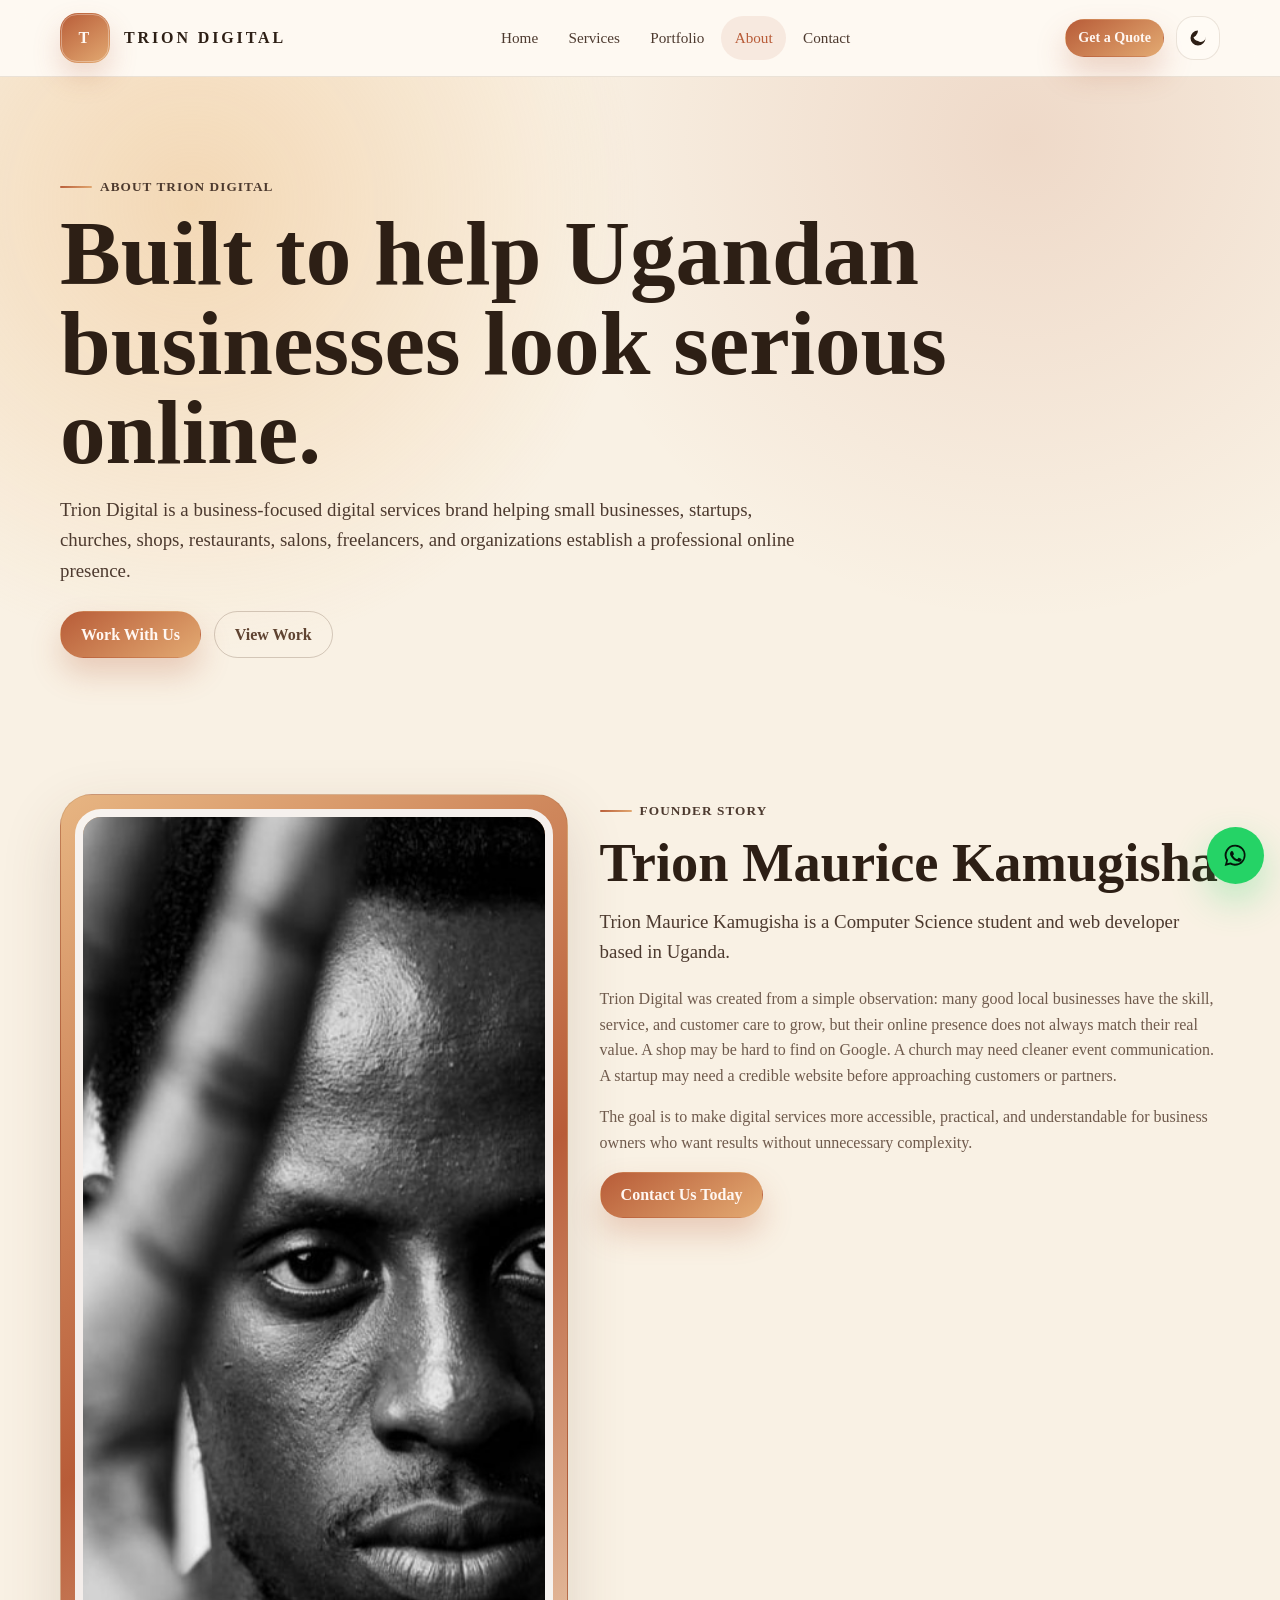
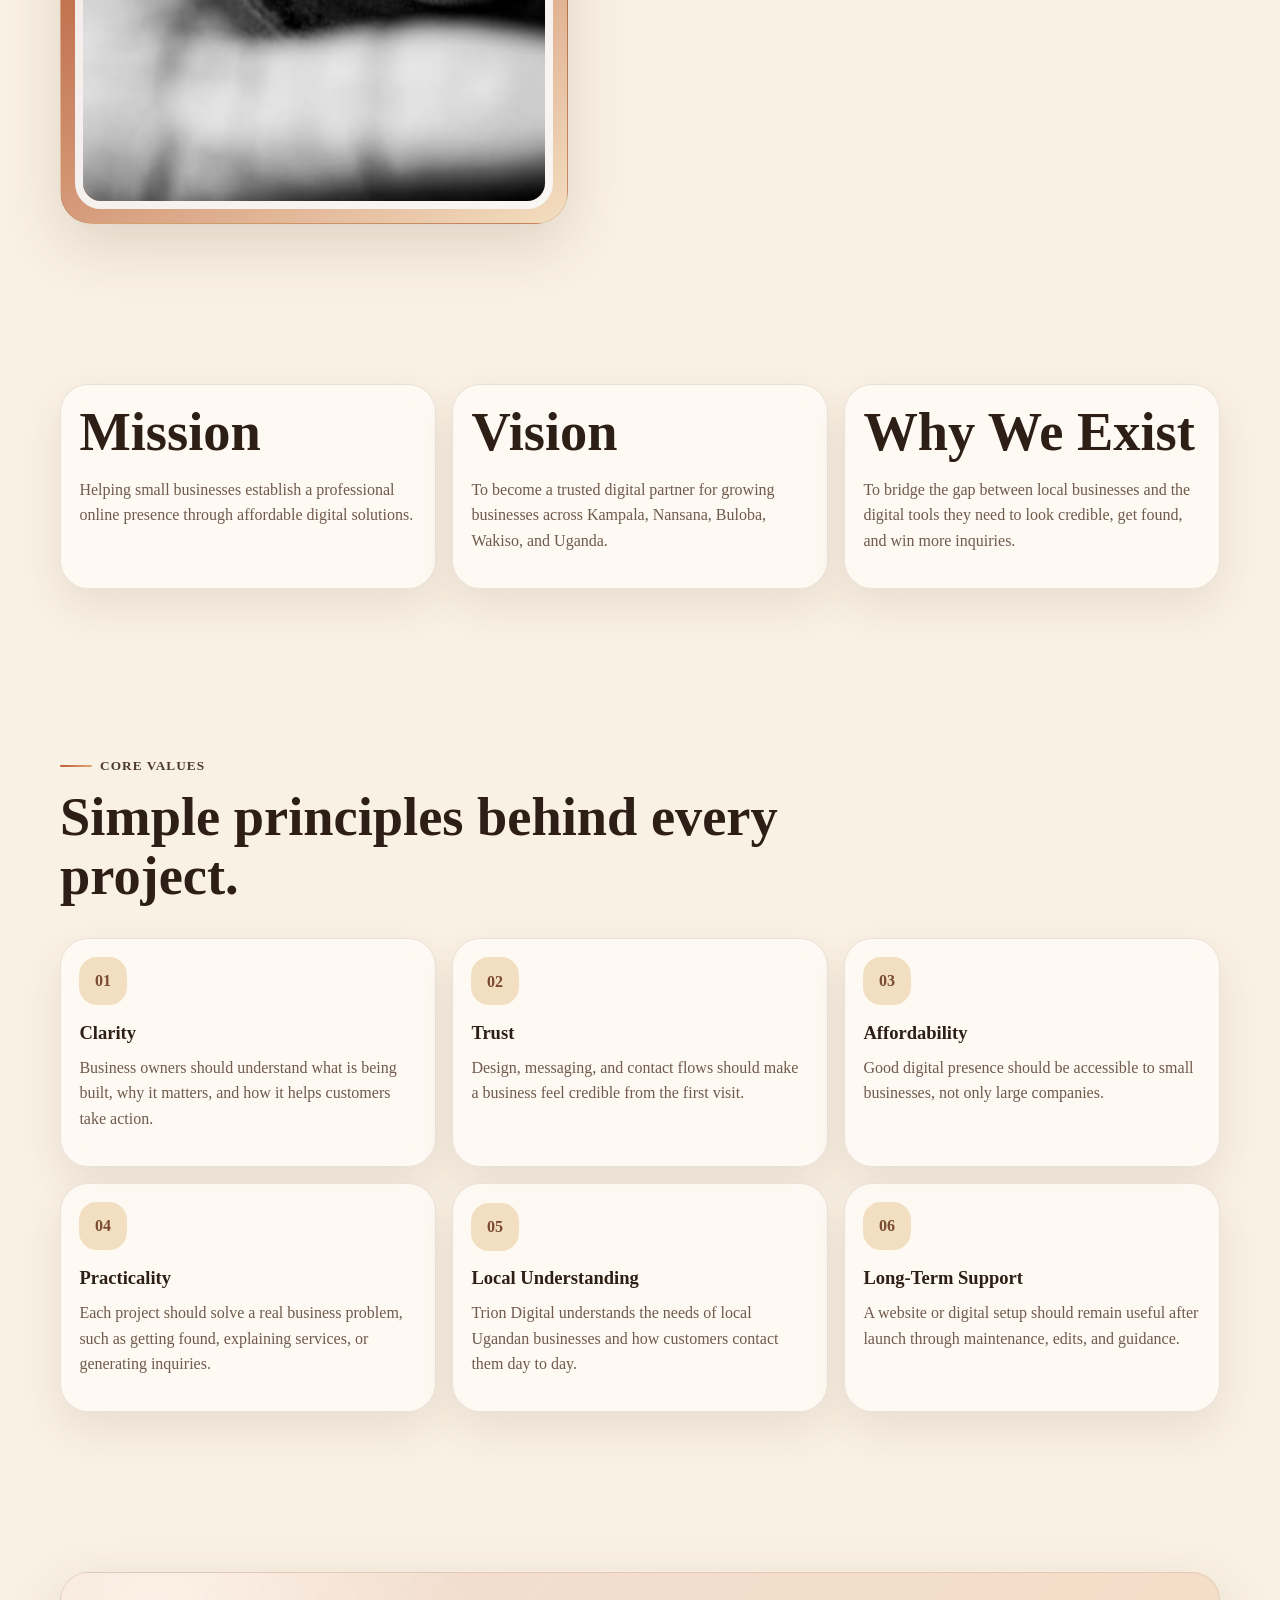
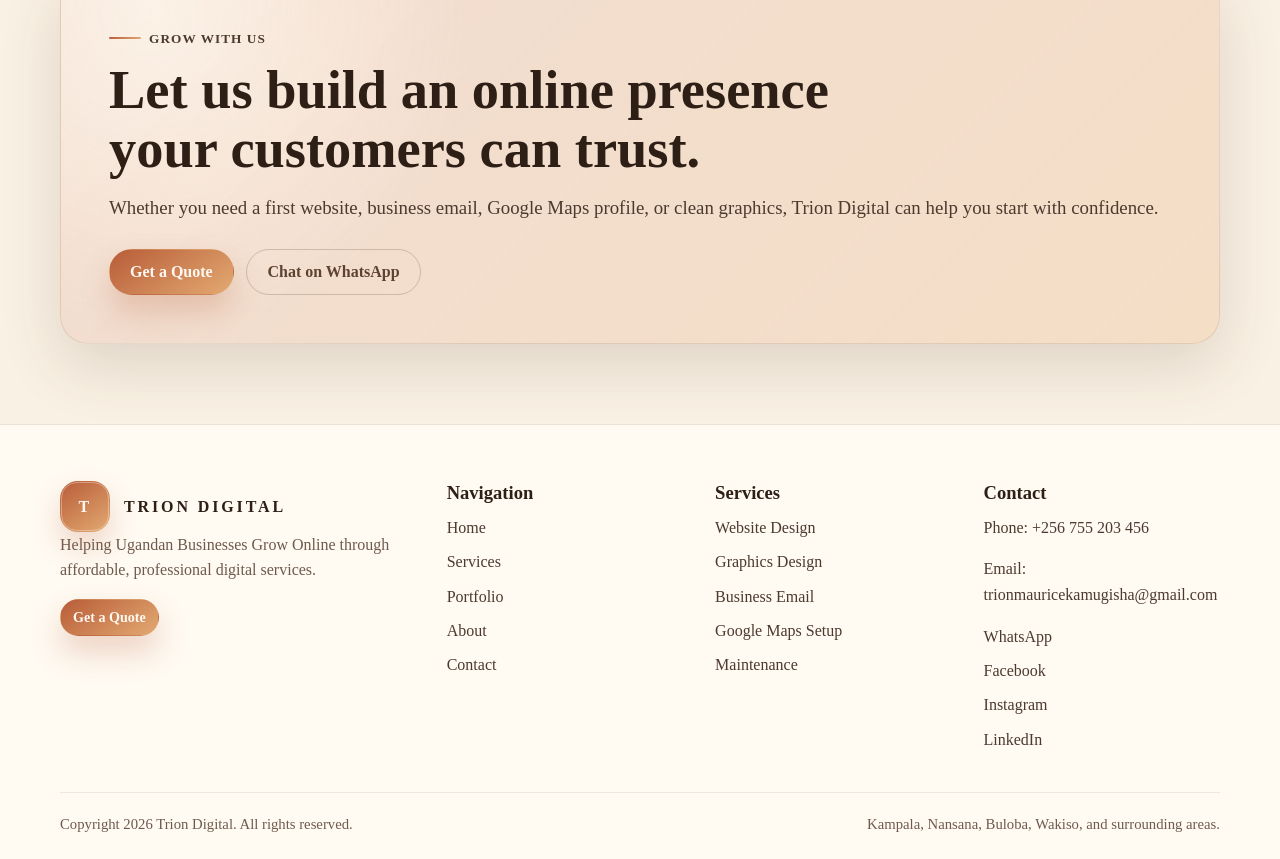
==== about.html @ a61ddc0f "Add files via upload" ====
<!doctype html>
<html lang="en">
  <head>
    <meta charset="UTF-8" />
    <meta name="viewport" content="width=device-width, initial-scale=1.0" />
    <meta
      name="description"
      content="Learn about Trion Digital, founded by Trion Maurice Kamugisha to help Ugandan small businesses build affordable and professional online presence."
    />
    <meta property="og:title" content="About | Trion Digital" />
    <meta
      property="og:description"
      content="Trion Digital exists to help small businesses in Uganda look professional, get found, and grow online."
    />
    <meta property="og:type" content="website" />
    <title>About | Trion Digital</title>
    <link rel="stylesheet" href="styles.css" />
    <script src="script.js" defer></script>
  </head>
  <body>
    <a class="skip-link" href="#main">Skip to content</a>
    <header class="site-header">
      <div class="container nav">
        <a class="logo" href="index.html"
          ><span class="logo-mark">T</span><span>TRION DIGITAL</span></a
        >
        <nav class="nav-links" aria-label="Main menu">
          <a href="index.html">Home</a><a href="services.html">Services</a
          ><a href="portfolio.html">Portfolio</a
          ><a class="active" href="about.html">About</a
          ><a href="contact.html">Contact</a>
        </nav>
        <div class="nav-actions">
          <a class="btn btn-primary btn-small" href="contact.html"
            >Get a Quote</a
          ><button
            class="theme-toggle"
            type="button"
            aria-label="Toggle theme"
            data-theme-toggle
          >
            <svg
              fill="currentColor"
              viewBox="0 0 24 24"
              width="20"
              height="20"
              aria-hidden="true"
            >
              <path
                d="M12 18a6 6 0 1 1 0-12 6 6 0 0 1 0 12Zm0-2a4 4 0 1 0 0-8 4 4 0 0 0 0 8Z M11 1h2v3h-2V1Zm11 10h3v2h-3v-2ZM11 20h2v3h-2v-3ZM3.54 4.95l1.41-1.41 2.12 2.12-1.41 1.41L3.54 4.95Zm15.51 15.51l-1.41-1.41-2.12 2.12 1.41 1.41 2.12-2.12ZM2 11h3v2H2v-2Zm17.05 6.46-1.41 1.41-2.12-2.12 1.41-1.41 2.12 2.12ZM4.95 19.05l1.41 1.41 2.12-2.12-1.41-1.41-2.12 2.12Z"
              />
            </svg></button
          ><button
            class="menu-toggle"
            type="button"
            aria-label="Open menu"
            aria-expanded="false"
          >
            <span></span>
          </button>
        </div>
      </div>
    </header>

    <main id="main">
      <section class="page-hero">
        <div class="container" data-reveal>
          <p class="eyebrow">About Trion Digital</p>
          <h1>Built to help Ugandan businesses look serious online.</h1>
          <p class="lead">
            Trion Digital is a business-focused digital services brand helping
            small businesses, startups, churches, shops, restaurants, salons,
            freelancers, and organizations establish a professional online
            presence.
          </p>
          <div class="hero-actions">
            <a class="btn btn-primary" href="contact.html">Work With Us</a
            ><a class="btn btn-secondary" href="portfolio.html">View Work</a>
          </div>
        </div>
      </section>

      <section class="section">
        <div class="container story-layout">
          <aside class="founder-photo" data-reveal>
            <img
              src="trion-founder.jpg"
              alt="Founder workspace with laptop and planning notes"
              width="800"
              height="1000"
            />
          </aside>
          <div data-reveal>
            <p class="section-eyebrow">Founder Story</p>
            <h2>Trion Maurice Kamugisha</h2>
            <p class="lead">
              Trion Maurice Kamugisha is a Computer Science student and web
              developer based in Uganda.
            </p>
            <p class="muted">
              Trion Digital was created from a simple observation: many good
              local businesses have the skill, service, and customer care to
              grow, but their online presence does not always match their real
              value. A shop may be hard to find on Google. A church may need
              cleaner event communication. A startup may need a credible website
              before approaching customers or partners.
            </p>
            <p class="muted">
              The goal is to make digital services more accessible, practical,
              and understandable for business owners who want results without
              unnecessary complexity.
            </p>
            <a class="btn btn-primary" href="contact.html">Contact Us Today</a>
          </div>
        </div>
      </section>

      <section class="section">
        <div class="container">
          <div class="grid grid-3">
            <article class="value-card" data-reveal>
              <h2>Mission</h2>
              <p class="muted">
                Helping small businesses establish a professional online
                presence through affordable digital solutions.
              </p>
            </article>
            <article class="value-card" data-reveal>
              <h2>Vision</h2>
              <p class="muted">
                To become a trusted digital partner for growing businesses
                across Kampala, Nansana, Buloba, Wakiso, and Uganda.
              </p>
            </article>
            <article class="value-card" data-reveal>
              <h2>Why We Exist</h2>
              <p class="muted">
                To bridge the gap between local businesses and the digital tools
                they need to look credible, get found, and win more inquiries.
              </p>
            </article>
          </div>
        </div>
      </section>

      <section class="section">
        <div class="container">
          <div class="section-header" data-reveal>
            <p class="section-eyebrow">Core Values</p>
            <h2>Simple principles behind every project.</h2>
          </div>
          <div class="grid grid-3">
            <article class="card" data-reveal>
              <span class="icon-box">01</span>
              <h3>Clarity</h3>
              <p class="muted">
                Business owners should understand what is being built, why it
                matters, and how it helps customers take action.
              </p>
            </article>
            <article class="card" data-reveal>
              <span class="icon-box">02</span>
              <h3>Trust</h3>
              <p class="muted">
                Design, messaging, and contact flows should make a business feel
                credible from the first visit.
              </p>
            </article>
            <article class="card" data-reveal>
              <span class="icon-box">03</span>
              <h3>Affordability</h3>
              <p class="muted">
                Good digital presence should be accessible to small businesses,
                not only large companies.
              </p>
            </article>
            <article class="card" data-reveal>
              <span class="icon-box">04</span>
              <h3>Practicality</h3>
              <p class="muted">
                Each project should solve a real business problem, such as
                getting found, explaining services, or generating inquiries.
              </p>
            </article>
            <article class="card" data-reveal>
              <span class="icon-box">05</span>
              <h3>Local Understanding</h3>
              <p class="muted">
                Trion Digital understands the needs of local Ugandan businesses
                and how customers contact them day to day.
              </p>
            </article>
            <article class="card" data-reveal>
              <span class="icon-box">06</span>
              <h3>Long-Term Support</h3>
              <p class="muted">
                A website or digital setup should remain useful after launch
                through maintenance, edits, and guidance.
              </p>
            </article>
          </div>
        </div>
      </section>

      <section class="section">
        <div class="container">
          <div class="cta-band" data-reveal>
            <p class="section-eyebrow">Grow With Us</p>
            <h2>Let us build an online presence your customers can trust.</h2>
            <p class="lead">
              Whether you need a first website, business email, Google Maps
              profile, or clean graphics, Trion Digital can help you start with
              confidence.
            </p>
            <div class="cta-actions">
              <a class="btn btn-primary" href="contact.html">Get a Quote</a
              ><a
                class="btn btn-secondary"
                data-whatsapp-link
                target="_blank"
                rel="noopener"
                >Chat on WhatsApp</a
              >
            </div>
          </div>
        </div>
      </section>
    </main>

    <footer class="site-footer">
      <div class="container">
        <div class="footer-grid">
          <div>
            <a class="logo" href="index.html"
              ><span class="logo-mark">T</span><span>TRION DIGITAL</span></a
            >
            <p class="muted">
              Helping Ugandan Businesses Grow Online through affordable,
              professional digital services.
            </p>
            <a class="btn btn-primary btn-small" href="contact.html"
              >Get a Quote</a
            >
          </div>
          <div>
            <h3>Navigation</h3>
            <div class="footer-links">
              <a href="index.html">Home</a><a href="services.html">Services</a
              ><a href="portfolio.html">Portfolio</a
              ><a href="about.html">About</a><a href="contact.html">Contact</a>
            </div>
          </div>
          <div>
            <h3>Services</h3>
            <div class="footer-links">
              <a href="services.html#website-design">Website Design</a
              ><a href="services.html#graphics-design">Graphics Design</a
              ><a href="services.html#business-email">Business Email</a
              ><a href="services.html#google-maps">Google Maps Setup</a
              ><a href="services.html#maintenance">Maintenance</a>
            </div>
          </div>
          <div>
            <h3>Contact</h3>
            <p class="contact-line">Phone: +256 755 203 456</p>
            <p class="contact-line">
              Email:
              <a href="mailto:trionmauricekamugisha@gmail.com"
                >trionmauricekamugisha@gmail.com</a
              >
            </p>
            <div class="footer-links">
              <a data-whatsapp-link target="_blank" rel="noopener">WhatsApp</a
              ><a href="#">Facebook</a><a href="#">Instagram</a
              ><a href="#">LinkedIn</a>
            </div>
          </div>
        </div>
        <div class="footer-bottom">
          <span>Copyright 2026 Trion Digital. All rights reserved.</span
          ><span>Kampala, Nansana, Buloba, Wakiso, and surrounding areas.</span>
        </div>
      </div>
    </footer>
    <a
      class="whatsapp-float"
      data-whatsapp-link
      target="_blank"
      rel="noopener"
      aria-label="Chat with us on WhatsApp"
    >
      <svg viewBox="0 0 32 32" aria-hidden="true">
        <path
          d="M16.04 3.2A12.74 12.74 0 0 0 5.1 22.5L3.2 29l6.67-1.75A12.75 12.75 0 1 0 16.04 3.2Zm0 2.3a10.45 10.45 0 1 1 0 20.9 10.32 10.32 0 0 1-5.32-1.46l-.38-.23-3.96 1.04 1.06-3.86-.25-.4A10.44 10.44 0 0 1 16.04 5.5Zm-4.2 5.55c-.23 0-.6.08-.91.43-.31.35-1.2 1.17-1.2 2.86s1.23 3.32 1.4 3.55c.17.23 2.38 3.8 5.87 5.18 2.9 1.15 3.5.92 4.13.86.63-.06 2.04-.83 2.33-1.63.29-.8.29-1.49.2-1.63-.09-.14-.32-.23-.67-.4-.34-.17-2.04-1-2.35-1.12-.31-.11-.54-.17-.77.18-.23.34-.89 1.12-1.09 1.34-.2.23-.4.26-.74.09-.34-.17-1.45-.53-2.76-1.7-1.02-.91-1.71-2.03-1.91-2.37-.2-.34-.02-.53.15-.7.16-.15.34-.4.52-.6.17-.2.23-.34.34-.57.11-.23.06-.43-.03-.6-.09-.17-.77-1.86-1.06-2.55-.28-.67-.56-.58-.77-.59h-.68Z"
        />
      </svg>
    </a>
  </body>
</html>
---- styles.css ----
html[data-theme="light"] {
  --bg: #f9f1e4;
  --bg-soft: #fffaf2;
  --bg-elevated: rgba(255, 252, 247, 0.78);
  --bg-elevated-strong: rgba(255, 250, 243, 0.94);
  --border: rgba(120, 86, 57, 0.15);
  --border-strong: rgba(95, 67, 49, 0.25);
  --text: #2d1f15;
  --muted: #6f5a4c;
  --muted-strong: #4d3a2f;
  --blue: #b85c38;
  --purple: #e3aa72;
  --success: #22c55e;
  --shadow: 0 22px 60px rgba(84, 57, 37, 0.16);
  --radius: 28px;
  --container: 1160px;
  --nav-height: 76px;
  --gradient: linear-gradient(145deg, var(--blue), var(--purple));
  --font: Georgia, "Times New Roman", serif;
}

html[data-theme="dark"] {
  --bg: #1a140f;
  --bg-soft: #2d1f15;
  --bg-elevated: rgba(35, 25, 18, 0.78);
  --bg-elevated-strong: rgba(45, 31, 21, 0.94);
  --border: rgba(227, 170, 114, 0.15);
  --border-strong: rgba(227, 170, 114, 0.25);
  --text: #f9f1e4;
  --muted: #a18f82;
  --muted-strong: #d3c5b9;
  --blue: #b85c38; /* This is your brand's orange, it works well on dark */
  --purple: #e3aa72; /* This is your brand's yellow, it works well on dark */
  --success: #22c55e;
  --shadow: 0 22px 60px rgba(0, 0, 0, 0.25);
  --radius: 28px;
  --container: 1160px;
  --nav-height: 76px;
  --gradient: linear-gradient(145deg, var(--blue), var(--purple));
  --font: Georgia, "Times New Roman", serif;
}

* {
  box-sizing: border-box;
}

html {
  scroll-behavior: smooth;
}

body {
  margin: 0;
  min-height: 100vh;
  background:
    radial-gradient(
      circle at 8% 8%,
      rgba(236, 182, 117, 0.55),
      transparent 26rem
    ),
    radial-gradient(
      circle at 92% 14%,
      rgba(184, 92, 56, 0.22),
      transparent 30rem
    ),
    linear-gradient(135deg, #f9f1e4 0%, #fffaf2 45%, #efe4d1 100%), var(--bg);
  background: var(--bg);
  color: var(--text);
  font-family: var(--font);
  line-height: 1.6;
  letter-spacing: 0;
}

body.menu-open {
  overflow: hidden;
}

html[data-theme="dark"] body {
  background:
    radial-gradient(circle at 8% 8%, rgba(184, 92, 56, 0.1), transparent 26rem),
    radial-gradient(
      circle at 92% 14%,
      rgba(227, 170, 114, 0.08),
      transparent 30rem
    ),
    var(--bg);
}

img {
  display: block;
  max-width: 100%;
}

a {
  color: inherit;
  text-decoration: none;
}

button,
input,
textarea,
select {
  font: inherit;
}

button {
  cursor: pointer;
}

.skip-link {
  position: absolute;
  top: -100px;
  left: 1rem;
  z-index: 999;
  padding: 0.75rem 1rem;
  border-radius: var(--radius);
  background: var(--text);
  color: var(--bg);
  transition: top 0.2s ease;
}

.skip-link:focus {
  top: 1rem;
}

.container {
  width: min(100% - 2rem, var(--container));
  margin-inline: auto;
}

.section {
  padding: 5rem 0;
}

.section-tight {
  padding: 3.5rem 0;
}

.section-header {
  max-width: 760px;
  margin-bottom: 2rem;
}

.section-eyebrow,
.eyebrow {
  display: inline-flex;
  align-items: center;
  gap: 0.5rem;
  margin: 0 0 0.75rem;
  color: var(--muted-strong);
  font-size: 0.83rem;
  font-weight: 700;
  letter-spacing: 0.08em;
  text-transform: uppercase;
}

.section-eyebrow::before,
.eyebrow::before {
  content: "";
  width: 2rem;
  height: 2px;
  border-radius: 999px;
  background: var(--gradient);
}

h1,
h2,
h3,
h4,
p {
  margin-top: 0;
}

h1,
.hero-title {
  max-width: 930px;
  margin-bottom: 1.1rem;
  font-size: clamp(2.6rem, 8vw, 5.7rem);
  line-height: 0.98;
  letter-spacing: 0;
}

h2 {
  margin-bottom: 0.9rem;
  font-size: clamp(2rem, 5vw, 3.4rem);
  line-height: 1.08;
  letter-spacing: 0;
}

h3 {
  margin-bottom: 0.65rem;
  font-size: 1.16rem;
  line-height: 1.25;
}

.lead {
  color: var(--muted-strong);
  font-size: clamp(1rem, 2vw, 1.18rem);
}

.muted {
  color: var(--muted);
}

.text-gradient {
  background: var(--gradient);
  -webkit-background-clip: text;
  background-clip: text;
  color: transparent;
}

.site-header {
  position: sticky;
  top: 0;
  z-index: 100;
  border-bottom: 1px solid var(--border);
  background: var(--bg-elevated);
  backdrop-filter: blur(12px);
}

.nav {
  min-height: var(--nav-height);
  display: flex;
  align-items: center;
  justify-content: space-between;
  gap: 1rem;
}

.logo {
  display: inline-flex;
  align-items: center;
  gap: 0.85rem;
  font-weight: 900;
  letter-spacing: 0.18em;
  transition: transform 0.25s ease;
}

.logo:hover {
  transform: translateY(-2px);
}

.logo-mark {
  position: relative;
  overflow: hidden;
  display: grid;
  width: 3.15rem;
  height: 3.15rem;
  place-items: center;
  border-radius: 18px;
  background: var(--gradient);
  color: #fff8f2;
  box-shadow: 0 14px 28px rgba(184, 92, 56, 0.22);
}

.logo-mark::after {
  position: absolute;
  inset: 1px;
  content: "";
  border: 1px solid rgba(255, 248, 242, 0.35);
  border-radius: 16px;
}

.nav-links {
  display: flex;
  align-items: center;
  gap: 0.2rem;
}

.nav-links a {
  border-radius: 999px;
  padding: 0.62rem 0.85rem;
  color: var(--muted-strong);
  font-size: 0.95rem;
  transition:
    color 0.2s ease,
    background 0.2s ease;
}

.nav-links a:hover,
.nav-links a:focus-visible,
.nav-links a.active {
  background: rgba(184, 92, 56, 0.1);
  color: var(--blue);
  outline: none;
}

.nav-actions {
  display: flex;
  align-items: center;
  gap: 0.75rem;
}

.menu-toggle {
  display: none;
  width: 2.75rem;
  height: 2.75rem;
  align-items: center;
  justify-content: center;
  border: 1px solid var(--border);
  border-radius: 18px;
  background: var(--bg-elevated);
  color: var(--text);
}

.menu-toggle span,
.menu-toggle span::before,
.menu-toggle span::after {
  display: block;
  width: 1.2rem;
  height: 2px;
  border-radius: 999px;
  background: currentColor;
  transition:
    transform 0.2s ease,
    opacity 0.2s ease;
}

.menu-toggle span {
  position: relative;
}

.menu-toggle span::before,
.menu-toggle span::after {
  position: absolute;
  content: "";
  left: 0;
}

.menu-toggle span::before {
  top: -0.42rem;
}

.menu-toggle span::after {
  top: 0.42rem;
}

.menu-open .menu-toggle span {
  background: transparent;
}

.menu-open .menu-toggle span::before {
  transform: translateY(0.42rem) rotate(45deg);
}

.menu-open .menu-toggle span::after {
  transform: translateY(-0.42rem) rotate(-45deg);
}

.btn {
  display: inline-flex;
  min-height: 2.85rem;
  align-items: center;
  justify-content: center;
  gap: 0.55rem;
  border: 1px solid transparent;
  border-radius: 999px;
  padding: 0.85rem 1.25rem;
  font-weight: 800;
  line-height: 1.1;
  transition:
    transform 0.2s ease,
    box-shadow 0.2s ease,
    border-color 0.2s ease,
    background 0.2s ease;
}

.btn:hover,
.btn:focus-visible {
  transform: translateY(-2px);
  outline: none;
}

.btn-primary {
  background: var(--gradient);
  color: #fff7f2;
  box-shadow: 0 16px 30px rgba(184, 92, 56, 0.25);
}

.btn-secondary {
  border-color: var(--border-strong);
  background: transparent;
  color: #5f4331;
}

.btn-secondary:hover {
  border-color: rgba(184, 92, 56, 0.36);
  background: rgba(95, 67, 49, 0.08);
  box-shadow: 0 16px 38px rgba(84, 57, 37, 0.12);
}

.btn-small {
  min-height: 2.35rem;
  padding: 0.58rem 0.75rem;
  font-size: 0.88rem;
}

.hero {
  position: relative;
  overflow: hidden;
  padding: 5rem 0 4.5rem;
}

.hero::after {
  position: absolute;
  inset: auto 8% -12rem auto;
  content: "";
  width: 20rem;
  height: 20rem;
  border-radius: 50%;
  background: rgba(184, 92, 56, 0.18);
  filter: blur(34px);
}

.hero-grid {
  position: relative;
  z-index: 1;
  display: grid;
  grid-template-columns: minmax(0, 1.1fr) minmax(320px, 0.9fr);
  align-items: center;
  gap: 3rem;
  max-width: 1100px;
  padding: clamp(1.5rem, 5vw, 3rem);
  border: 1px solid var(--border);
  border-radius: 32px;
  background: var(--bg-elevated);
  box-shadow: var(--shadow);
  transform-style: preserve-3d;
  transition:
    transform 0.2s ease,
    box-shadow 0.25s ease;
}

.hero-grid:hover {
  box-shadow: 0 30px 80px rgba(84, 57, 37, 0.2);
}

.hero-copy {
  max-width: 820px;
}

.hero-actions,
.cta-actions {
  display: flex;
  flex-wrap: wrap;
  gap: 0.8rem;
  margin-top: 1.6rem;
}

.hero-panel {
  position: relative;
  justify-self: center;
  width: min(360px, 78vw);
  min-height: auto;
  aspect-ratio: 1;
  overflow: visible;
  border: 0;
  border-radius: 50%;
  padding: 14px;
  background: linear-gradient(145deg, #e7b582, #b85c38, #f4dec1);
  box-shadow: 0 18px 44px rgba(84, 57, 37, 0.18);
  animation: float 5s ease-in-out infinite;
}

.hero-panel img {
  width: 100%;
  height: 100%;
  min-height: auto;
  object-fit: cover;
  border: 8px solid rgba(255, 248, 238, 0.92);
  border-radius: 50%;
  opacity: 0.92;
}

.hero-panel-content {
  position: absolute;
  inset: auto -1rem -2rem -1rem;
  display: grid;
  gap: 0.8rem;
}

.insight-card {
  border: 1px solid var(--border);
  border-radius: var(--radius);
  padding: 1rem;
  background: var(--bg-elevated-strong);
  backdrop-filter: blur(12px);
  box-shadow: 0 12px 28px rgba(92, 66, 48, 0.12);
}

.metric-row {
  display: grid;
  grid-template-columns: 1fr auto;
  gap: 0.8rem;
  align-items: center;
  color: var(--muted-strong);
  font-size: 0.95rem;
}

.metric-row strong {
  color: var(--text);
  font-size: 1.35rem;
}

.floating-chip {
  position: absolute;
  z-index: 2;
  display: inline-flex;
  align-items: center;
  gap: 0.45rem;
  border: 1px solid var(--border);
  border-radius: 18px;
  padding: 0.7rem 0.95rem;
  background: var(--bg-elevated-strong);
  color: var(--muted-strong);
  font-size: 0.86rem;
  box-shadow: 0 12px 28px rgba(92, 66, 48, 0.12);
  animation: float 6s ease-in-out infinite;
}

.floating-chip.one {
  top: 1rem;
  left: 1rem;
}

.floating-chip.two {
  top: 28%;
  right: 1rem;
  animation-delay: 1.4s;
}

@keyframes float {
  0%,
  100% {
    transform: translateY(0);
  }
  50% {
    transform: translateY(-8px);
  }
}

.trust-strip {
  display: grid;
  grid-template-columns: repeat(5, 1fr);
  gap: 0.8rem;
}

.trust-item,
.card,
.service-card,
.testimonial-card,
.price-card,
.contact-card,
.value-card,
.case-card,
.faq-item {
  border: 1px solid var(--border);
  border-radius: var(--radius);
  background: var(--bg-elevated);
  box-shadow: 0 18px 40px rgba(84, 57, 37, 0.1);
  backdrop-filter: blur(12px);
}

.trust-item {
  min-height: 5.25rem;
  display: flex;
  align-items: center;
  justify-content: center;
  padding: 1rem;
  text-align: center;
  color: #5f4331;
  font-weight: 800;
}

.grid {
  display: grid;
  gap: 1rem;
}

.grid-2 {
  grid-template-columns: repeat(2, minmax(0, 1fr));
}

.grid-3 {
  grid-template-columns: repeat(3, minmax(0, 1fr));
}

.grid-4 {
  grid-template-columns: repeat(4, minmax(0, 1fr));
}

.service-card,
.value-card,
.testimonial-card,
.price-card,
.contact-card,
.case-card,
.card {
  padding: 1.15rem;
  transition:
    transform 0.2s ease,
    border-color 0.2s ease,
    background 0.2s ease,
    box-shadow 0.2s ease;
}

.service-card:hover,
.value-card:hover,
.testimonial-card:hover,
.price-card:hover,
.contact-card:hover,
.case-card:hover,
.card:hover {
  transform: translateY(-4px);
  border-color: rgba(184, 92, 56, 0.34);
  background: var(--bg-elevated-strong);
  box-shadow: 0 22px 54px rgba(84, 57, 37, 0.16);
}

.icon-box {
  display: grid;
  width: 3rem;
  height: 3rem;
  place-items: center;
  margin-bottom: 1rem;
  border-radius: 18px;
  background: #f2dfc2;
  color: #7a4a2e;
  font-weight: 900;
}

.card-link {
  display: inline-flex;
  align-items: center;
  gap: 0.45rem;
  margin-top: 0.7rem;
  color: var(--blue);
  font-weight: 800;
}

.card-link::after {
  content: "->";
  color: var(--muted-strong);
  transition: transform 0.2s ease;
}

.card-link:hover::after {
  transform: translateX(3px);
}

.work-card {
  overflow: hidden;
  border: 1px solid var(--border);
  border-radius: var(--radius);
  background: var(--bg-elevated);
  transition:
    transform 0.2s ease,
    border-color 0.2s ease;
}

.work-card:hover {
  transform: translateY(-4px);
  border-color: rgba(184, 92, 56, 0.34);
}

.work-image {
  position: relative;
  aspect-ratio: 16 / 10;
  overflow: hidden;
  background: #f2dfc2;
  border-radius: calc(var(--radius) - 8px);
}

.work-image img {
  width: 100%;
  height: 100%;
  object-fit: cover;
  transition: transform 0.35s ease;
}

.work-card:hover img {
  transform: scale(1.04);
}

.work-content {
  padding: 1rem;
}

.tag-list {
  display: flex;
  flex-wrap: wrap;
  gap: 0.45rem;
  margin: 0.8rem 0;
  padding: 0;
  list-style: none;
}

.tag {
  border: 1px solid var(--border);
  border-radius: 999px;
  padding: 0.3rem 0.55rem;
  background: #f2dfc2;
  color: #7a4a2e;
  font-size: 0.78rem;
}

.stars {
  margin-bottom: 0.9rem;
  color: #b85c38;
  letter-spacing: 0.08em;
}

.testimonial-meta {
  margin-top: 1rem;
  color: var(--muted);
  font-size: 0.92rem;
}

.testimonial-meta strong {
  display: block;
  color: var(--text);
}

.testimonial-track {
  display: grid;
  grid-template-columns: repeat(3, minmax(0, 1fr));
  gap: 1rem;
}

.faq-list {
  display: grid;
  gap: 0.8rem;
}

.faq-question {
  width: 100%;
  display: flex;
  align-items: center;
  justify-content: space-between;
  gap: 1rem;
  border: 0;
  padding: 1rem;
  background: transparent;
  color: var(--text);
  text-align: left;
  font-weight: 850;
}

.faq-icon {
  flex: 0 0 auto;
  width: 1.6rem;
  height: 1.6rem;
  display: grid;
  place-items: center;
  border-radius: 50%;
  background: #f2dfc2;
  color: var(--muted-strong);
}

.faq-answer {
  display: grid;
  grid-template-rows: 0fr;
  transition: grid-template-rows 0.25s ease;
}

.faq-answer > div {
  overflow: hidden;
}

.faq-answer p {
  margin: 0;
  padding: 0 1rem 1rem;
  color: var(--muted-strong);
}

.faq-item.open .faq-answer {
  grid-template-rows: 1fr;
}

.faq-item.open .faq-icon {
  background: var(--gradient);
  color: var(--text);
}

.process {
  position: relative;
  display: grid;
  grid-template-columns: repeat(4, minmax(0, 1fr));
  gap: 1rem;
}

.process-step {
  position: relative;
  padding: 1.2rem;
}

.step-number {
  display: inline-flex;
  width: 2rem;
  height: 2rem;
  align-items: center;
  justify-content: center;
  margin-bottom: 0.9rem;
  border-radius: 50%;
  background: var(--gradient);
  font-size: 0.9rem;
  font-weight: 900;
}

.price {
  margin: 0.8rem 0;
  font-size: 1.35rem;
  font-weight: 900;
}

.price span {
  color: var(--muted);
  font-size: 0.9rem;
}

.cta-band {
  overflow: hidden;
  border: 1px solid var(--border);
  border-radius: var(--radius);
  padding: clamp(1.4rem, 5vw, 3rem);
  background:
    radial-gradient(
      circle at 8% 10%,
      rgba(255, 248, 238, 0.74),
      transparent 20rem
    ),
    linear-gradient(135deg, rgba(184, 92, 56, 0.18), rgba(227, 170, 114, 0.34)),
    rgba(255, 252, 247, 0.78);
  box-shadow: var(--shadow);
}

html[data-theme="dark"] .cta-band {
  background:
    radial-gradient(
      circle at 8% 10%,
      rgba(184, 92, 56, 0.15),
      transparent 20rem
    ),
    linear-gradient(135deg, rgba(184, 92, 56, 0.1), rgba(227, 170, 114, 0.15)),
    var(--bg-soft);
  box-shadow: 0 22px 60px rgba(0, 0, 0, 0.25);
}

.cta-band h2 {
  max-width: 720px;
}

.site-footer {
  border-top: 1px solid var(--border);
  background: var(--bg-soft);
  padding: 3.5rem 0 1.4rem;
}

.footer-grid {
  display: grid;
  grid-template-columns: 1.5fr repeat(3, 1fr);
  gap: 2rem;
}

.footer-links {
  display: grid;
  gap: 0.55rem;
}

.footer-links a,
.contact-line {
  color: var(--muted-strong);
}

.footer-links a:hover {
  color: var(--blue);
}

.footer-bottom {
  display: flex;
  justify-content: space-between;
  gap: 1rem;
  margin-top: 2.5rem;
  padding-top: 1.2rem;
  border-top: 1px solid rgba(120, 86, 57, 0.12);
  color: var(--muted);
  font-size: 0.92rem;
}

.whatsapp-float {
  position: fixed;
  right: 1rem;
  bottom: 1rem;
  z-index: 120;
  display: inline-flex;
  width: 3.55rem;
  height: 3.55rem;
  align-items: center;
  justify-content: center;
  border-radius: 50%;
  background: #25d366;
  color: #05150a;
  box-shadow: 0 16px 38px rgba(37, 211, 102, 0.3);
  transition:
    transform 0.2s ease,
    box-shadow 0.2s ease;
}

.whatsapp-float svg {
  width: 1.65rem;
  height: 1.65rem;
  fill: currentColor;
}

.whatsapp-float:hover,
.whatsapp-float:focus-visible {
  transform: translateY(-4px) scale(1.04);
  outline: none;
  box-shadow: 0 22px 48px rgba(37, 211, 102, 0.42);
}

.whatsapp-float::before {
  position: absolute;
  right: calc(100% + 0.75rem);
  width: max-content;
  max-width: 13rem;
  content: attr(aria-label);
  border: 1px solid var(--border);
  border-radius: var(--radius);
  padding: 0.55rem 0.7rem;
  background: rgba(255, 250, 243, 0.96);
  color: var(--text);
  font-size: 0.82rem;
  opacity: 0;
  pointer-events: none;
  transform: translateX(6px);
  transition:
    opacity 0.2s ease,
    transform 0.2s ease;
}

.whatsapp-float:hover::before,
.whatsapp-float:focus-visible::before {
  opacity: 1;
  transform: translateX(0);
}

.page-hero {
  padding: 5.8rem 0 3.5rem;
  background:
    radial-gradient(
      circle at 15% 20%,
      rgba(236, 182, 117, 0.42),
      transparent 28rem
    ),
    radial-gradient(
      circle at 80% 10%,
      rgba(184, 92, 56, 0.16),
      transparent 30rem
    );
}

.page-hero .lead {
  max-width: 760px;
}

.service-detail {
  display: grid;
  grid-template-columns: 1fr;
  gap: 1rem;
}

.service-detail-grid {
  display: grid;
  grid-template-columns: 1fr 1fr;
  gap: 1rem;
  margin: 1rem 0;
}

.check-list {
  margin: 0;
  padding: 0;
  list-style: none;
}

.check-list li {
  position: relative;
  padding-left: 1.55rem;
  color: var(--muted-strong);
}

.check-list li + li {
  margin-top: 0.45rem;
}

.check-list li::before {
  position: absolute;
  left: 0;
  content: "";
  width: 0.75rem;
  height: 0.75rem;
  top: 0.45rem;
  border-radius: 50%;
  background: var(--blue);
}

.comparison-table {
  overflow-x: auto;
  border: 1px solid var(--border);
  border-radius: var(--radius);
  background: var(--bg-elevated);
  box-shadow: 0 18px 40px rgba(84, 57, 37, 0.1);
}

.comparison-table table {
  width: 100%;
  min-width: 720px;
  border-collapse: collapse;
}

.comparison-table th,
.comparison-table td {
  padding: 1rem;
  border-bottom: 1px solid var(--border);
  text-align: left;
}

.comparison-table th {
  background: var(--bg-soft);
}

.filter-bar {
  display: flex;
  flex-wrap: wrap;
  gap: 0.55rem;
  margin-bottom: 1.5rem;
}

.filter-btn {
  min-height: 2.5rem;
  border: 1px solid var(--border);
  border-radius: 999px;
  padding: 0.55rem 0.9rem;
  background: rgba(255, 252, 247, 0.78);
  color: var(--muted-strong);
  font-weight: 800;
}

.filter-btn.active,
.filter-btn:hover,
.filter-btn:focus-visible {
  border-color: rgba(184, 92, 56, 0.42);
  background: #f2dfc2;
  color: #7a4a2e;
  outline: none;
}

.case-study {
  margin-top: 1rem;
  border-top: 1px solid rgba(120, 86, 57, 0.12);
  padding-top: 1rem;
}

.case-study dl {
  display: grid;
  gap: 0.7rem;
  margin: 0;
}

.case-study dt {
  color: var(--text);
  font-weight: 900;
}

.case-study dd {
  margin: 0;
  color: var(--muted-strong);
}

.story-layout {
  display: grid;
  grid-template-columns: 0.9fr 1.1fr;
  align-items: start;
  gap: 2rem;
}

.founder-photo {
  overflow: hidden;
  border: 1px solid var(--border);
  border-radius: 32px;
  background: linear-gradient(145deg, #e7b582, #b85c38, #f4dec1);
  padding: 14px;
  box-shadow: var(--shadow);
}

.founder-photo img {
  width: 100%;
  aspect-ratio: 4 / 5;
  object-fit: cover;
  border: 8px solid rgba(255, 248, 238, 0.92);
  border-radius: 26px;
  filter: grayscale(1);
}

.contact-layout {
  display: grid;
  grid-template-columns: 1.05fr 0.95fr;
  gap: 1.5rem;
  align-items: start;
}

.form-grid {
  display: grid;
  grid-template-columns: repeat(2, minmax(0, 1fr));
  gap: 1rem;
}

.form-field {
  display: grid;
  gap: 0.4rem;
}

.form-field.full {
  grid-column: 1 / -1;
}

.form-field label {
  color: var(--muted-strong);
  font-weight: 800;
  font-size: 0.92rem;
}

.form-field input,
.form-field textarea,
.form-field select {
  width: 100%;
  border: 1px solid var(--border);
  border-radius: 18px;
  padding: 0.85rem 0.9rem;
  background: rgba(255, 255, 255, 0.7);
  color: var(--text);
  outline: none;
  transition:
    border-color 0.2s ease,
    box-shadow 0.2s ease;
}

.form-field select option {
  background: var(--bg-soft);
  color: var(--text);
}

.form-field input:focus,
.form-field textarea:focus,
.form-field select:focus {
  border-color: #b85c38;
  box-shadow: 0 0 0 4px rgba(184, 92, 56, 0.12);
}

.map-placeholder {
  min-height: 310px;
  display: grid;
  place-items: center;
  border: 1px solid var(--border);
  border-radius: var(--radius);
  background:
    linear-gradient(135deg, rgba(184, 92, 56, 0.12), rgba(227, 170, 114, 0.24)),
    repeating-linear-gradient(
      45deg,
      rgba(120, 86, 57, 0.08) 0 1px,
      transparent 1px 18px
    );
  color: var(--muted-strong);
  text-align: center;
  padding: 1rem;
}

[data-reveal] {
  opacity: 0;
  transform: translateY(24px);
  transition:
    opacity 0.6s ease,
    transform 0.6s ease;
}

[data-reveal].is-visible {
  opacity: 1;
  transform: translateY(0);
}

/* Theme Toggle Button Styles */
.theme-toggle {
  display: inline-flex;
  align-items: center;
  justify-content: center;
  width: 2.75rem;
  height: 2.75rem;
  border: 1px solid var(--border);
  border-radius: 18px;
  background: var(--bg-elevated);
  color: var(--text);
  transition:
    background 0.2s ease,
    border-color 0.2s ease;
}

.theme-toggle:hover {
  border-color: var(--border-strong);
}

@media (prefers-reduced-motion: reduce) {
  *,
  *::before,
  *::after {
    scroll-behavior: auto !important;
    animation-duration: 0.01ms !important;
    animation-iteration-count: 1 !important;
    transition-duration: 0.01ms !important;
  }
}

@media (max-width: 980px) {
  .hero-grid,
  .story-layout,
  .contact-layout {
    grid-template-columns: 1fr;
  }

  .grid-4,
  .trust-strip,
  .process {
    grid-template-columns: repeat(2, minmax(0, 1fr));
  }

  .grid-3,
  .testimonial-track,
  .footer-grid {
    grid-template-columns: repeat(2, minmax(0, 1fr));
  }

  .hero-panel {
    min-height: 360px;
  }

  .hero-panel img {
    min-height: 360px;
  }
}

@media (max-width: 760px) {
  .section {
    padding: 3.6rem 0;
  }

  .nav-links {
    position: fixed;
    inset: var(--nav-height) 1rem auto 1rem;
    display: grid;
    gap: 0.35rem;
    padding: 1rem;
    border: 1px solid var(--border);
    border-radius: 24px;
    background: rgba(11, 15, 25, 0.97);
    box-shadow: var(--shadow);
    opacity: 0;
    pointer-events: none;
    transform: translateY(-0.7rem);
    transition:
      opacity 0.2s ease,
      transform 0.2s ease;
  }

  html[data-theme="dark"] .nav-links {
    background: rgba(18, 18, 18, 0.97);
  }

  .menu-open .nav-links {
    opacity: 1;
    pointer-events: auto;
    transform: translateY(0);
  }

  .menu-toggle {
    display: inline-flex;
  }

  .nav-actions .btn {
    display: none;
  }

  .hero {
    padding-top: 4.5rem;
  }

  .hero-panel,
  .hero-panel img {
    min-height: 330px;
  }

  .grid-2,
  .grid-3,
  .grid-4,
  .trust-strip,
  .process,
  .testimonial-track,
  .footer-grid,
  .service-detail-grid,
  .form-grid {
    grid-template-columns: 1fr;
  }

  .testimonial-track {
    display: flex;
    overflow-x: auto;
    scroll-snap-type: x mandatory;
    padding-bottom: 0.6rem;
  }

  .testimonial-card {
    min-width: min(88vw, 360px);
    scroll-snap-align: start;
  }

  .footer-bottom {
    flex-direction: column;
  }

  .whatsapp-float::before {
    display: none;
  }
}

@media (max-width: 440px) {
  .container {
    width: min(100% - 1.2rem, var(--container));
  }

  .logo {
    font-size: 0.9rem;
  }

  .hero-actions,
  .cta-actions {
    flex-direction: column;
  }

  .btn {
    width: 100%;
  }

  .floating-chip.two {
    display: none;
  }
}
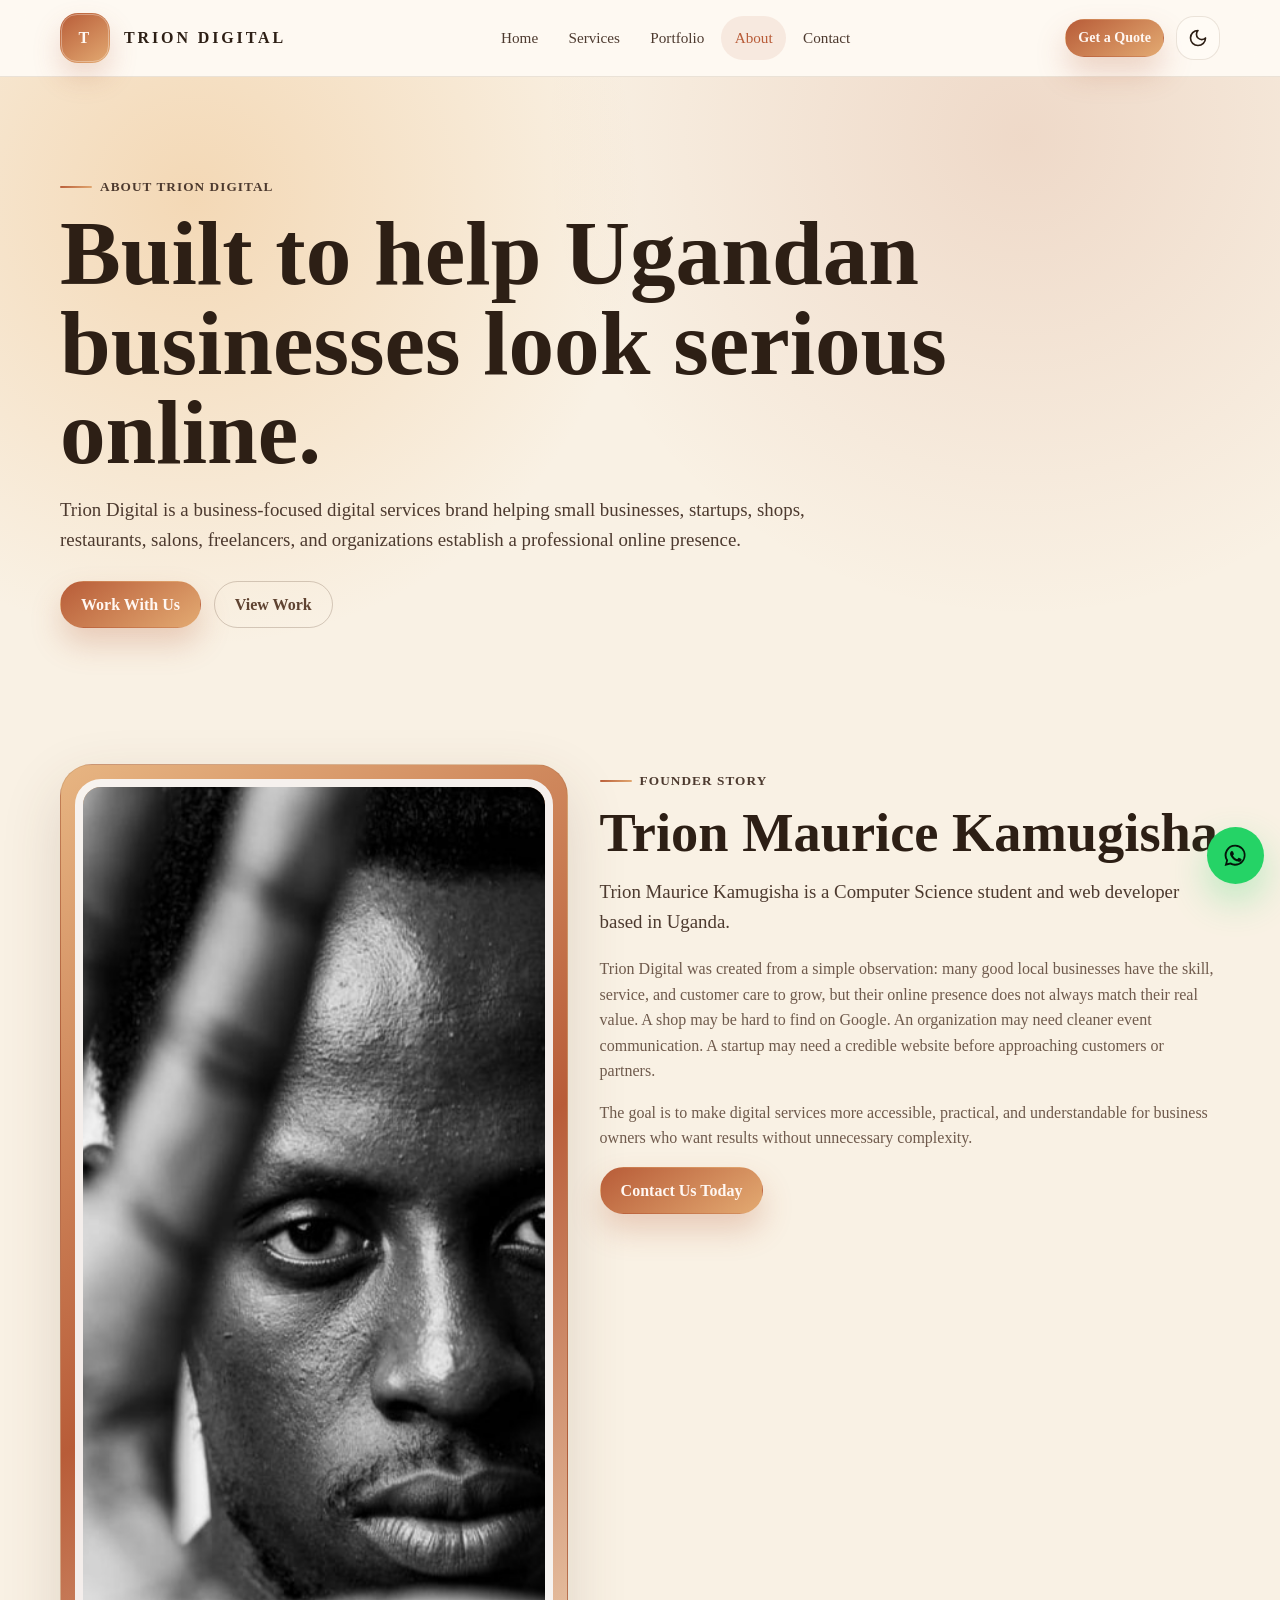
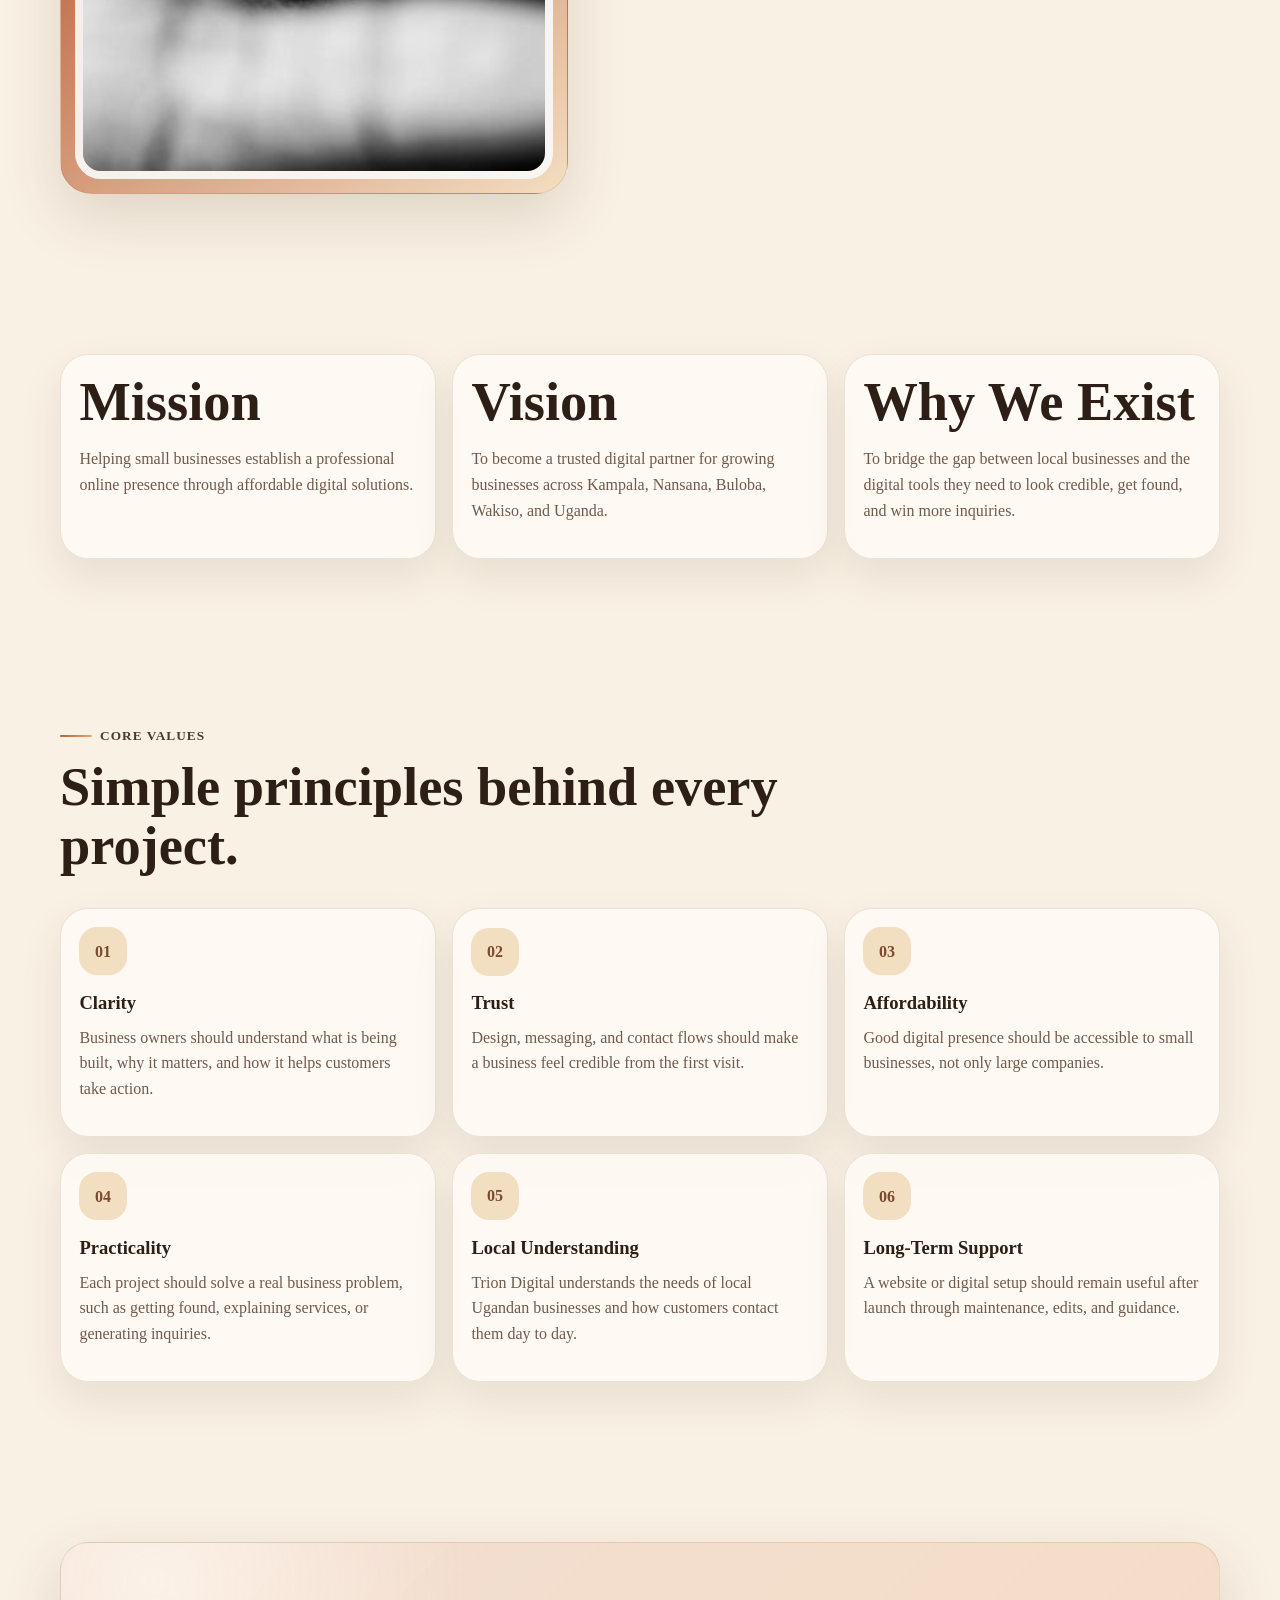
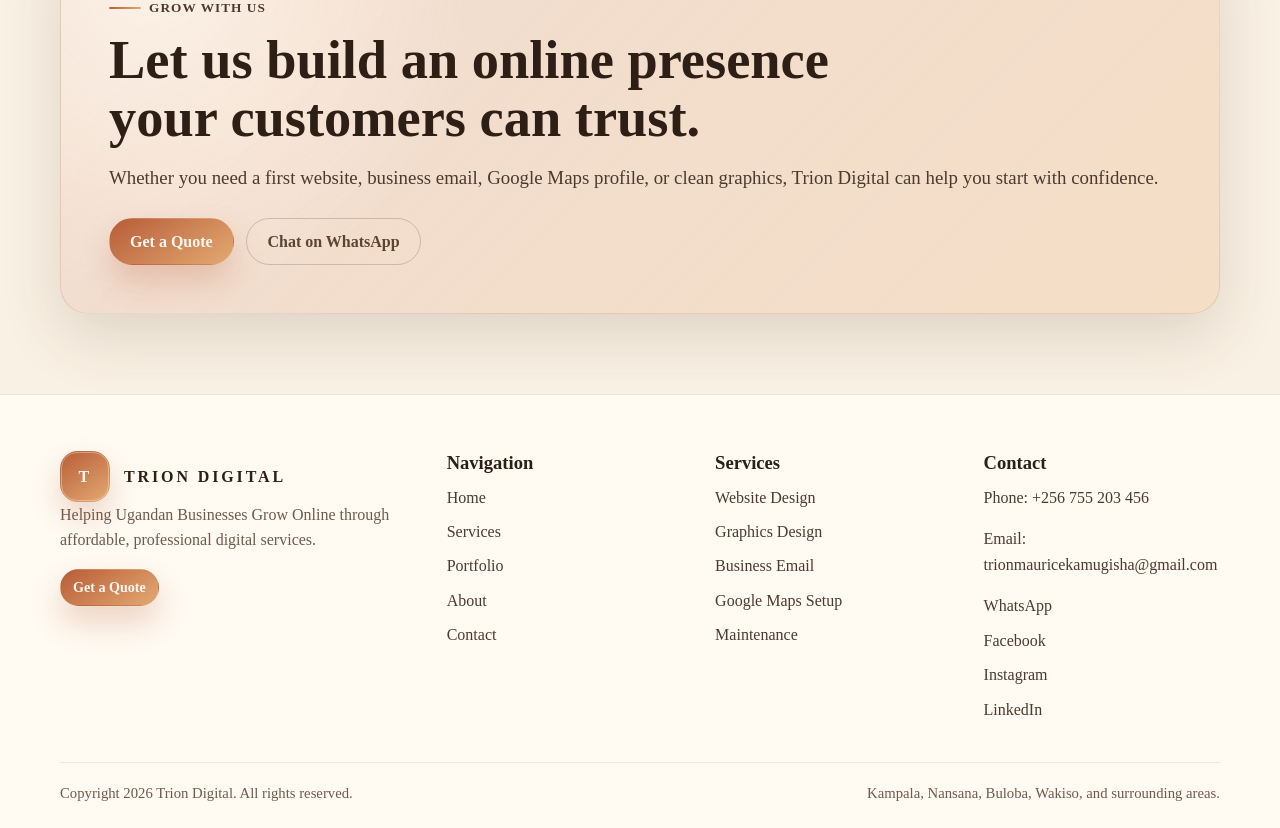
==== commit a4e80d1e: "Add files via upload" ====
--- a/about.html
+++ b/about.html
@@ -38,18 +38,7 @@
             type="button"
             aria-label="Toggle theme"
             data-theme-toggle
-          >
-            <svg
-              fill="currentColor"
-              viewBox="0 0 24 24"
-              width="20"
-              height="20"
-              aria-hidden="true"
-            >
-              <path
-                d="M12 18a6 6 0 1 1 0-12 6 6 0 0 1 0 12Zm0-2a4 4 0 1 0 0-8 4 4 0 0 0 0 8Z M11 1h2v3h-2V1Zm11 10h3v2h-3v-2ZM11 20h2v3h-2v-3ZM3.54 4.95l1.41-1.41 2.12 2.12-1.41 1.41L3.54 4.95Zm15.51 15.51l-1.41-1.41-2.12 2.12 1.41 1.41 2.12-2.12ZM2 11h3v2H2v-2Zm17.05 6.46-1.41 1.41-2.12-2.12 1.41-1.41 2.12 2.12ZM4.95 19.05l1.41 1.41 2.12-2.12-1.41-1.41-2.12 2.12Z"
-              />
-            </svg></button
+          ></button
           ><button
             class="menu-toggle"
             type="button"
@@ -69,9 +58,8 @@
           <h1>Built to help Ugandan businesses look serious online.</h1>
           <p class="lead">
             Trion Digital is a business-focused digital services brand helping
-            small businesses, startups, churches, shops, restaurants, salons,
-            freelancers, and organizations establish a professional online
-            presence.
+            small businesses, startups, shops, restaurants, salons, freelancers,
+            and organizations establish a professional online presence.
           </p>
           <div class="hero-actions">
             <a class="btn btn-primary" href="contact.html">Work With Us</a
@@ -101,9 +89,9 @@
               Trion Digital was created from a simple observation: many good
               local businesses have the skill, service, and customer care to
               grow, but their online presence does not always match their real
-              value. A shop may be hard to find on Google. A church may need
-              cleaner event communication. A startup may need a credible website
-              before approaching customers or partners.
+              value. A shop may be hard to find on Google. An organization may
+              need cleaner event communication. A startup may need a credible
+              website before approaching customers or partners.
             </p>
             <p class="muted">
               The goal is to make digital services more accessible, practical,
--- a/styles.css
+++ b/styles.css
@@ -566,7 +566,7 @@
   justify-content: center;
   padding: 1rem;
   text-align: center;
-  color: #5f4331;
+  color: var(--muted-strong);
   font-weight: 800;
 }
 
@@ -751,7 +751,7 @@
   display: grid;
   place-items: center;
   border-radius: 50%;
-  background: #f2dfc2;
+  background: var(--bg-soft);
   color: var(--muted-strong);
 }
 
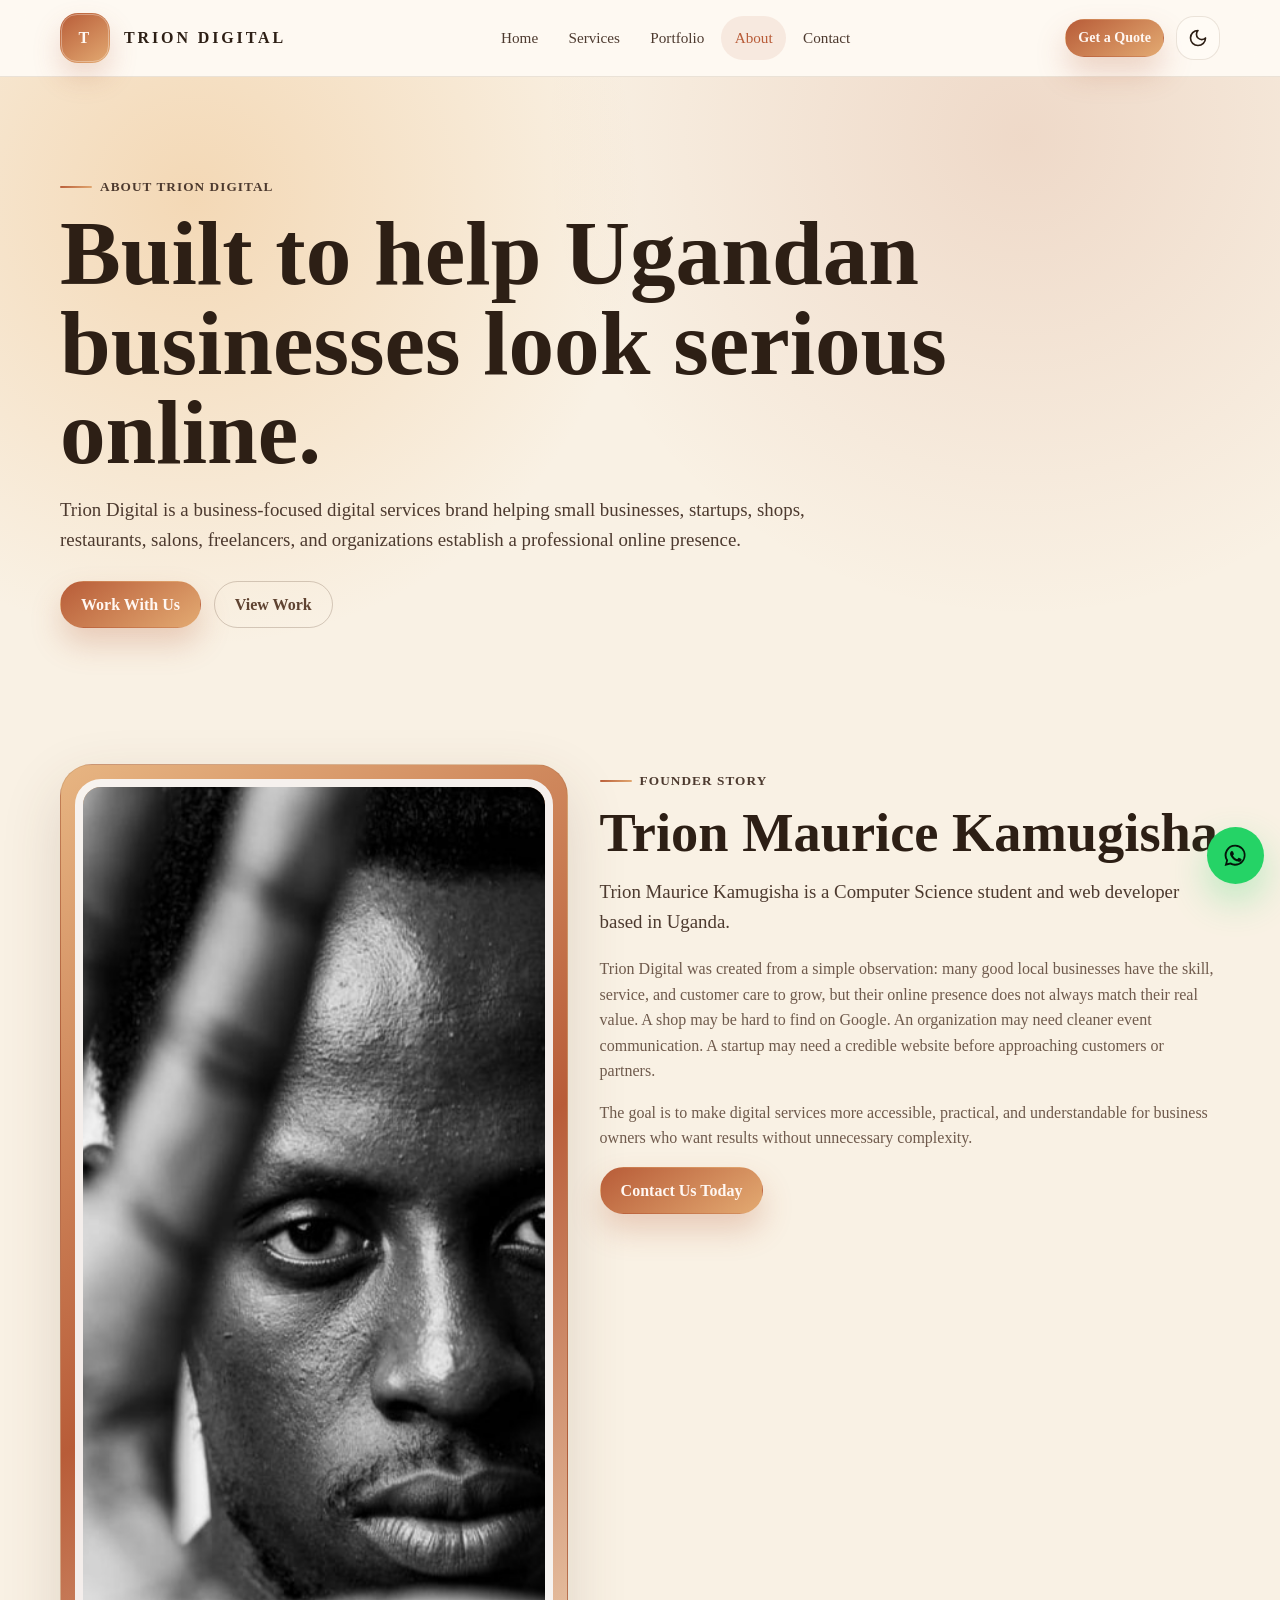
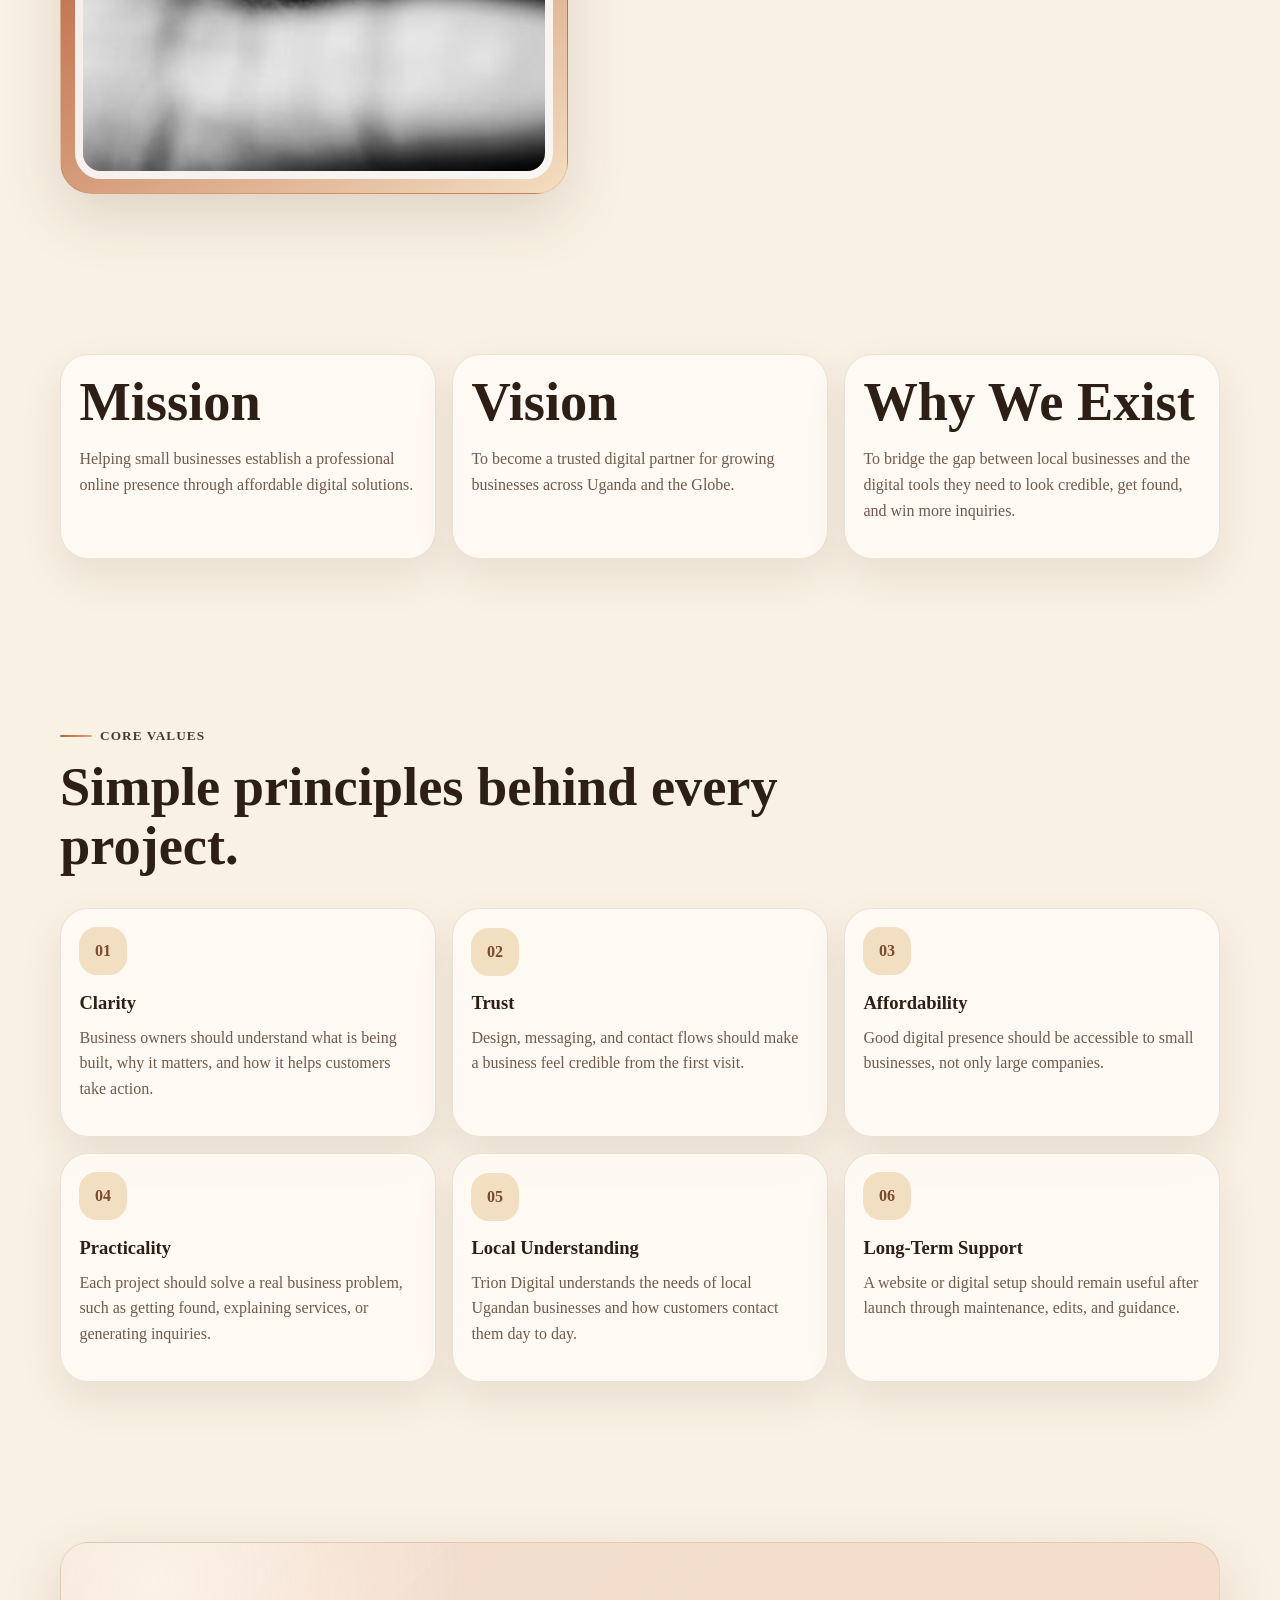
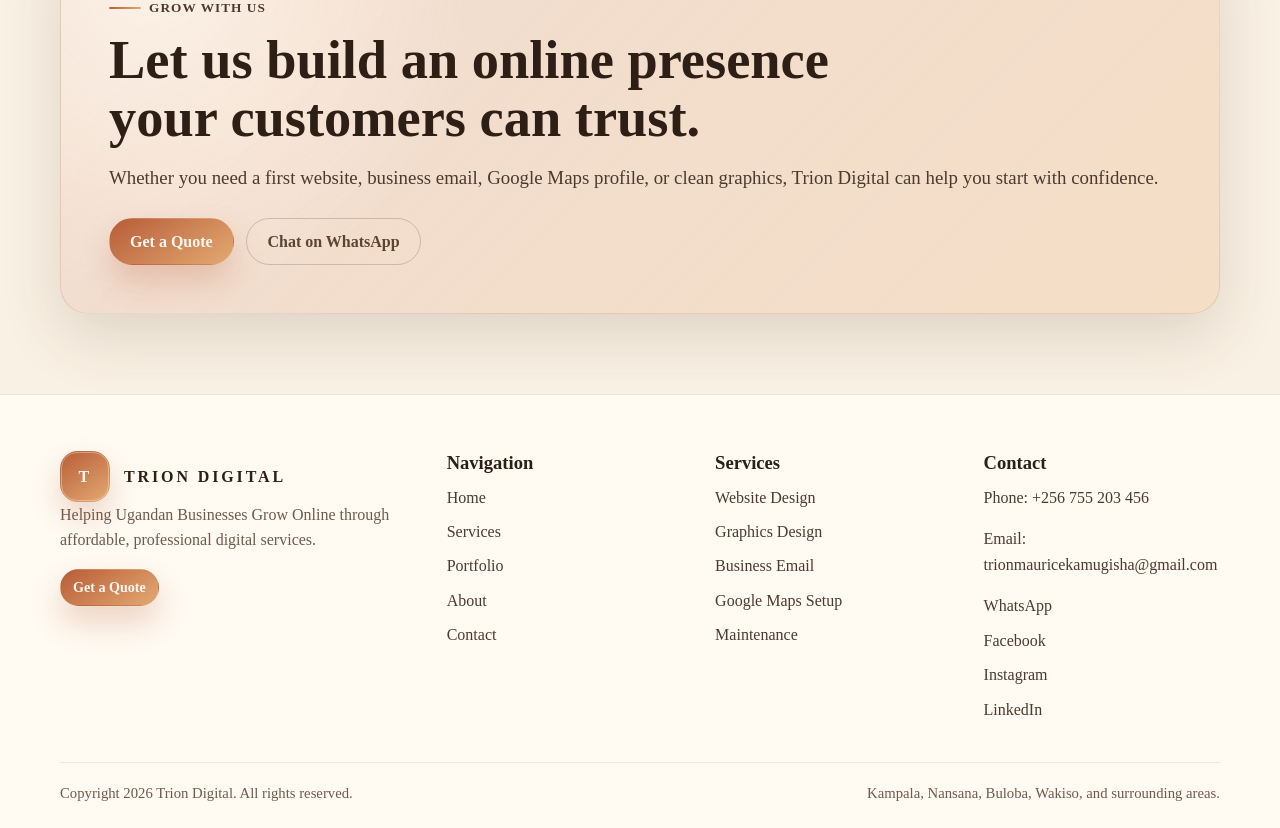
==== commit 51c4dcc0: "Major Update" ====
--- a/about.html
+++ b/about.html
@@ -117,7 +117,7 @@
               <h2>Vision</h2>
               <p class="muted">
                 To become a trusted digital partner for growing businesses
-                across Kampala, Nansana, Buloba, Wakiso, and Uganda.
+                across Uganda and the Globe.
               </p>
             </article>
             <article class="value-card" data-reveal>
--- a/styles.css
+++ b/styles.css
@@ -751,7 +751,7 @@
   display: grid;
   place-items: center;
   border-radius: 50%;
-  background: var(--bg-soft);
+  background: #f2dfc2;
   color: var(--muted-strong);
 }
 
@@ -1039,7 +1039,7 @@
   border: 1px solid var(--border);
   border-radius: 999px;
   padding: 0.55rem 0.9rem;
-  background: rgba(255, 252, 247, 0.78);
+  background: var(--bg-elevated);
   color: var(--muted-strong);
   font-weight: 800;
 }
@@ -1047,9 +1047,9 @@
 .filter-btn.active,
 .filter-btn:hover,
 .filter-btn:focus-visible {
-  border-color: rgba(184, 92, 56, 0.42);
-  background: #f2dfc2;
-  color: #7a4a2e;
+  border-color: var(--border-strong);
+  background: var(--bg-soft);
+  color: var(--text);
   outline: none;
 }
 
